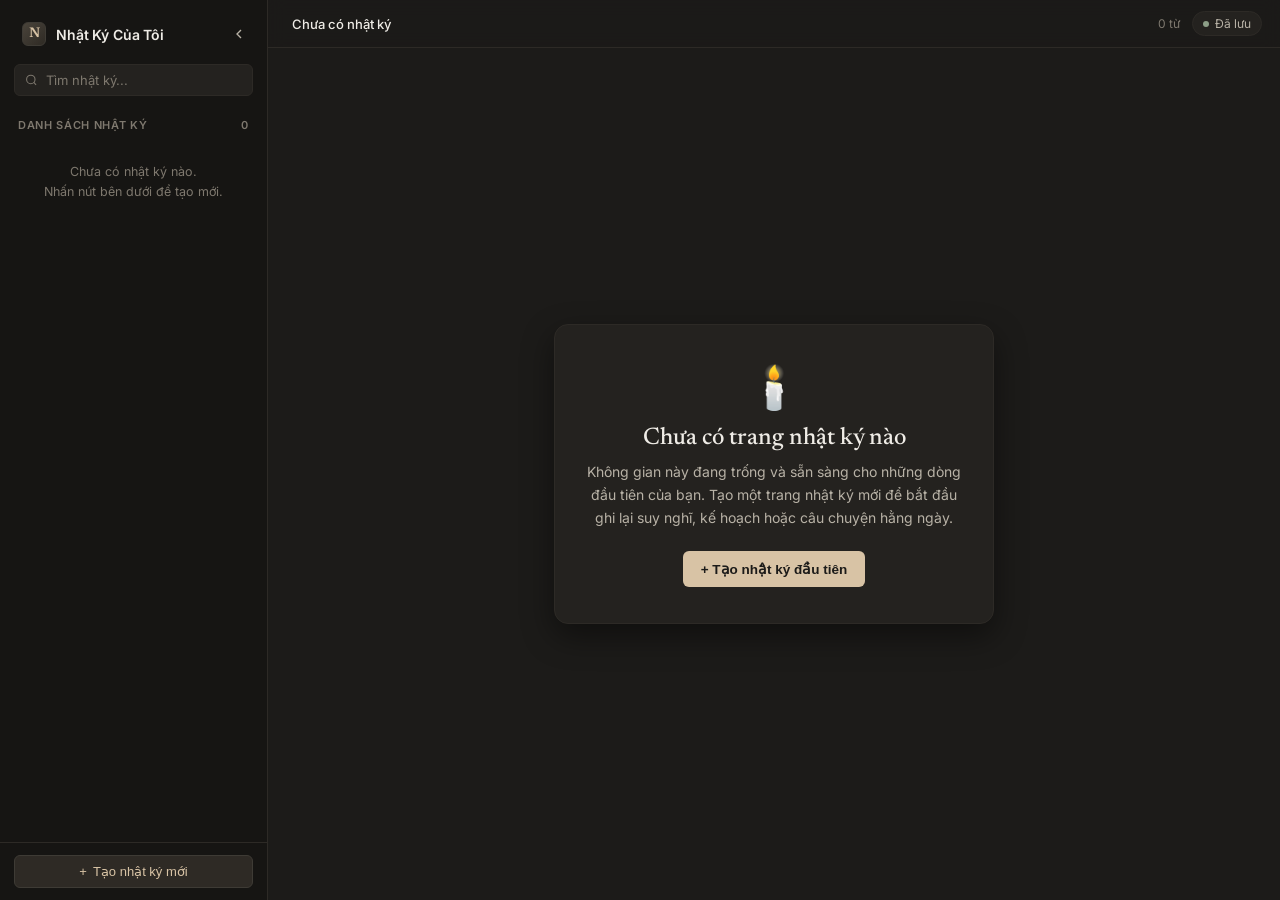
==== index.html @ 2ed03eea "first commit" ====
<!DOCTYPE html>
<html lang="vi">
<head>
  <meta charset="UTF-8" />
  <meta name="viewport" content="width=device-width, initial-scale=1.0" />
  <title>Góc Nhật Ký</title>
  <link rel="preconnect" href="https://fonts.googleapis.com">
  <link rel="preconnect" href="https://fonts.gstatic.com" crossorigin>
  <link href="https://fonts.googleapis.com/css2?family=Inter:wght@400;500;600&family=JetBrains+Mono:wght@400;500&family=Newsreader:ital,opsz,wght@0,6..72,400;0,6..72,500;0,6..72,600;1,6..72,400&display=swap" rel="stylesheet">
  <link rel="stylesheet" href="style.css" />
</head>
<body>

  <!-- SIDEBAR -->
  <aside class="sidebar" id="sidebar">
    <div class="workspace-header">
      <div class="workspace-brand" title="Không gian nhật ký cá nhân">
        <div class="brand-avatar">N</div>
        <span class="brand-title">Nhật Ký Của Tôi</span>
      </div>
      <button class="icon-btn" id="toggleSidebarInner" title="Thu gọn thanh bên">
        <svg width="16" height="16" viewBox="0 0 24 24" fill="none" stroke="currentColor" stroke-width="2">
          <polyline points="15 18 9 12 15 6"></polyline>
        </svg>
      </button>
    </div>

    <div class="sidebar-search">
      <div class="search-input-wrap">
        <svg width="14" height="14" viewBox="0 0 24 24" fill="none" stroke="#7E786E" stroke-width="2">
          <circle cx="11" cy="11" r="8"></circle>
          <line x1="21" y1="21" x2="16.65" y2="16.65"></line>
        </svg>
        <input type="text" id="searchInput" placeholder="Tìm nhật ký..." />
      </div>
    </div>

    <div class="sidebar-section-label">
      <span>Danh sách nhật ký</span>
      <span id="pageCountLabel">0</span>
    </div>

    <div class="page-list" id="pageList"></div>

    <div class="sidebar-footer">
      <button class="new-page-btn" id="createPageBtn">
        <span>+</span> Tạo nhật ký mới
      </button>
    </div>
  </aside>

  <!-- MAIN WORKSPACE -->
  <main class="main-area">
    <header class="topbar">
      <div class="topbar-left">
        <button class="icon-btn" id="openSidebarBtn" title="Mở thanh bên" style="display: none;">
          <svg width="16" height="16" viewBox="0 0 24 24" fill="none" stroke="currentColor" stroke-width="2">
            <line x1="3" y1="12" x2="21" y2="12"></line>
            <line x1="3" y1="6" x2="21" y2="6"></line>
            <line x1="3" y1="18" x2="21" y2="18"></line>
          </svg>
        </button>
        <div class="breadcrumb" id="topbarBreadcrumb">
          <span id="topbarEmoji"></span>
          <span id="topbarTitle">Chưa có nhật ký</span>
        </div>
      </div>

      <div class="topbar-right">
        <span id="wordCount">0 từ</span>
        <div class="status-pill">
          <span class="status-dot"></span>
          <span id="saveStatus">Đã lưu</span>
        </div>
      </div>
    </header>

    <!-- Trạng thái trống khi chưa có nhật ký nào -->
    <div class="empty-state" id="emptyState">
      <div class="empty-card">
        <div class="empty-icon">🕯️</div>
        <h1 class="empty-title">Chưa có trang nhật ký nào</h1>
        <p class="empty-desc">
          Không gian này đang trống và sẵn sàng cho những dòng đầu tiên của bạn. Tạo một trang nhật ký mới để bắt đầu ghi lại suy nghĩ, kế hoạch hoặc câu chuyện hằng ngày.
        </p>
        <button class="empty-create-btn" id="emptyCreateBtn">+ Tạo nhật ký đầu tiên</button>
      </div>
    </div>

    <!-- Khu vực soạn thảo -->
    <div class="editor-scroll" id="editorScroll" style="display: none;">
      <div class="page-cover" id="pageCover">
        <div class="cover-controls">
          <button class="cover-pill-btn" id="changeCoverBtn">Đổi màu bìa ấm</button>
        </div>
      </div>

      <div class="page-container">
        <div class="page-icon-wrapper">
          <button class="page-icon-btn" id="pageIconBtn" title="Đổi biểu tượng">🕯️</button>
          <div class="emoji-popover" id="emojiPopover"></div>
        </div>

        <input type="text" class="page-title-input" id="pageTitleInput" placeholder="Tiêu đề nhật ký..." />

        <div class="page-meta-bar">
          <span class="meta-tag" id="pageTag">Nhật ký</span>
          <span id="pageUpdatedAt">Vừa tạo</span>
          <span>• Gõ <strong>/</strong> để mở menu chèn khối</span>
        </div>

        <div class="blocks-container" id="blocksContainer"></div>

        <div class="add-block-bar">
          <button class="quick-insert-btn" onclick="appendBlock('p')">+ Đoạn văn</button>
          <button class="quick-insert-btn" onclick="appendBlock('h1')">H1 Tiêu đề lớn</button>
          <button class="quick-insert-btn" onclick="appendBlock('h2')">H2 Tiêu đề nhỏ</button>
          <button class="quick-insert-btn" onclick="appendBlock('todo')">☑ Việc cần làm</button>
          <button class="quick-insert-btn" onclick="appendBlock('callout')">💡 Ghi chú nổi bật</button>
          <button class="quick-insert-btn" onclick="appendBlock('quote')">❝ Trích dẫn</button>
          <button class="quick-insert-btn" onclick="appendBlock('code')">&lt;/&gt; Khối mã</button>
          <button class="quick-insert-btn" onclick="appendBlock('divider')">— Đường kẻ</button>
        </div>
      </div>
    </div>
  </main>

  <!-- SLASH COMMAND MENU -->
  <div class="slash-menu" id="slashMenu">
    <div class="slash-menu-header">Chèn khối nội dung</div>
    <button class="slash-item" data-type="p"><span class="slash-badge">T</span> Văn bản thường</button>
    <button class="slash-item" data-type="h1"><span class="slash-badge">H1</span> Tiêu đề lớn</button>
    <button class="slash-item" data-type="h2"><span class="slash-badge">H2</span> Tiêu đề vừa</button>
    <button class="slash-item" data-type="todo"><span class="slash-badge">✓</span> Danh sách việc làm</button>
    <button class="slash-item" data-type="callout"><span class="slash-badge">💡</span> Hộp ghi chú ấm</button>
    <button class="slash-item" data-type="quote"><span class="slash-badge">”</span> Trích dẫn</button>
    <button class="slash-item" data-type="code"><span class="slash-badge">&lt;/&gt;</span> Khối mã lệnh</button>
    <button class="slash-item" data-type="divider"><span class="slash-badge">—</span> Đường phân cách</button>
  </div>

  <script src="script.js"></script>
</body>
</html>
---- style.css ----
:root {
  /* Bảng màu Warm Dark — Không sắc cam */
  --bg-sidebar: #161513;
  --bg-main: #1C1B19;
  --bg-elevated: #24221F;
  --bg-hover: #2A2824;
  --bg-active: #322F2A;
  --bg-callout: #25231F;

  --border-subtle: #2D2A26;
  --border-strong: #3E3B35;

  --text-primary: #EFECE6;
  --text-secondary: #B8B2A6;
  --text-muted: #7E786E;

  /* Điểm nhấn kem cát ấm & hổ phách nhạt */
  --accent-warm: #D8C3A5;
  --accent-warm-soft: rgba(216, 195, 165, 0.12);
  --accent-amber: #C9B08A;
  --accent-sage: #8C9E87;

  --font-sans: 'Inter', -apple-system, BlinkMacSystemFont, sans-serif;
  --font-serif: 'Newsreader', Georgia, serif;
  --font-mono: 'JetBrains Mono', monospace;

  --radius-sm: 6px;
  --radius-md: 10px;
  --radius-lg: 14px;
  --shadow-soft: 0 12px 32px rgba(0, 0, 0, 0.45);
}

* {
  box-sizing: border-box;
  margin: 0;
  padding: 0;
}

body {
  background-color: var(--bg-main);
  color: var(--text-primary);
  font-family: var(--font-sans);
  height: 100vh;
  overflow: hidden;
  display: flex;
  -webkit-font-smoothing: antialiased;
}

/* Custom Scrollbar */
::-webkit-scrollbar {
  width: 6px;
  height: 6px;
}

::-webkit-scrollbar-track {
  background: transparent;
}

::-webkit-scrollbar-thumb {
  background: var(--border-strong);
  border-radius: 99px;
}

::-webkit-scrollbar-thumb:hover {
  background: var(--text-muted);
}

/* ================= SIDEBAR ================= */
.sidebar {
  width: 268px;
  min-width: 268px;
  background-color: var(--bg-sidebar);
  border-right: 1px solid var(--border-subtle);
  display: flex;
  flex-direction: column;
  transition: transform 0.25s ease, width 0.25s ease, min-width 0.25s ease;
  z-index: 20;
}

.sidebar.collapsed {
  width: 0;
  min-width: 0;
  overflow: hidden;
  border-right: none;
}

.workspace-header {
  padding: 16px 14px 12px;
  display: flex;
  align-items: center;
  justify-content: space-between;
}

.workspace-brand {
  display: flex;
  align-items: center;
  gap: 10px;
  padding: 6px 8px;
  border-radius: var(--radius-sm);
  cursor: pointer;
  transition: background 0.15s;
}

.workspace-brand:hover {
  background: var(--bg-hover);
}

.brand-avatar {
  width: 24px;
  height: 24px;
  border-radius: 6px;
  background: linear-gradient(135deg, #4A443B, #2E2A24);
  border: 1px solid var(--border-strong);
  color: var(--accent-warm);
  font-family: var(--font-serif);
  font-weight: 600;
  font-size: 14px;
  display: flex;
  align-items: center;
  justify-content: center;
}

.brand-title {
  font-size: 14px;
  font-weight: 600;
  color: var(--text-primary);
  letter-spacing: -0.01em;
}

.icon-btn {
  background: transparent;
  border: none;
  color: var(--text-secondary);
  width: 28px;
  height: 28px;
  border-radius: var(--radius-sm);
  display: flex;
  align-items: center;
  justify-content: center;
  cursor: pointer;
  transition: all 0.15s;
}

.icon-btn:hover {
  background: var(--bg-hover);
  color: var(--text-primary);
}

/* Search box */
.sidebar-search {
  padding: 0 14px 12px;
}

.search-input-wrap {
  display: flex;
  align-items: center;
  gap: 8px;
  background: var(--bg-elevated);
  border: 1px solid var(--border-subtle);
  border-radius: var(--radius-sm);
  padding: 7px 10px;
  transition: border-color 0.15s;
}

.search-input-wrap:focus-within {
  border-color: var(--accent-warm);
}

.search-input-wrap input {
  background: transparent;
  border: none;
  outline: none;
  color: var(--text-primary);
  font-size: 13px;
  width: 100%;
  font-family: var(--font-sans);
}

.search-input-wrap input::placeholder {
  color: var(--text-muted);
}

/* Sidebar Section */
.sidebar-section-label {
  padding: 10px 18px 6px;
  font-size: 11px;
  font-weight: 600;
  text-transform: uppercase;
  letter-spacing: 0.06em;
  color: var(--text-muted);
  display: flex;
  align-items: center;
  justify-content: space-between;
}

.page-list {
  flex: 1;
  overflow-y: auto;
  padding: 0 10px;
  display: flex;
  flex-direction: column;
  gap: 2px;
}

.sidebar-empty-hint {
  padding: 24px 12px;
  text-align: center;
  font-size: 12.5px;
  color: var(--text-muted);
  line-height: 1.6;
}

.page-item {
  display: flex;
  align-items: center;
  justify-content: space-between;
  padding: 7px 10px;
  border-radius: var(--radius-sm);
  cursor: pointer;
  color: var(--text-secondary);
  font-size: 13.5px;
  transition: all 0.15s;
  user-select: none;
}

.page-item:hover {
  background: var(--bg-hover);
  color: var(--text-primary);
}

.page-item.active {
  background: var(--bg-active);
  color: var(--text-primary);
  font-weight: 500;
}

.page-item-left {
  display: flex;
  align-items: center;
  gap: 9px;
  overflow: hidden;
}

.page-item-title {
  white-space: nowrap;
  overflow: hidden;
  text-overflow: ellipsis;
}

.delete-page-btn {
  opacity: 0;
  background: transparent;
  border: none;
  color: var(--text-muted);
  font-size: 14px;
  padding: 2px 5px;
  border-radius: 4px;
  cursor: pointer;
}

.page-item:hover .delete-page-btn {
  opacity: 1;
}

.delete-page-btn:hover {
  color: var(--text-primary);
  background: var(--bg-hover);
}

.sidebar-footer {
  padding: 12px 14px;
  border-top: 1px solid var(--border-subtle);
  display: flex;
  flex-direction: column;
  gap: 8px;
}

.new-page-btn {
  width: 100%;
  padding: 8px 12px;
  border-radius: var(--radius-sm);
  background: var(--accent-warm-soft);
  border: 1px solid var(--border-strong);
  color: var(--accent-warm);
  font-size: 13px;
  font-weight: 500;
  display: flex;
  align-items: center;
  justify-content: center;
  gap: 6px;
  cursor: pointer;
  transition: all 0.15s;
}

.new-page-btn:hover {
  background: var(--bg-active);
  color: var(--text-primary);
}

/* ================= MAIN WORKSPACE ================= */
.main-area {
  flex: 1;
  display: flex;
  flex-direction: column;
  height: 100vh;
  overflow: hidden;
  position: relative;
}

/* Top Bar */
.topbar {
  height: 48px;
  min-height: 48px;
  padding: 0 18px;
  display: flex;
  align-items: center;
  justify-content: space-between;
  border-bottom: 1px solid var(--border-subtle);
  background: rgba(28, 27, 25, 0.85);
  backdrop-filter: blur(8px);
  z-index: 10;
}

.topbar-left {
  display: flex;
  align-items: center;
  gap: 10px;
  font-size: 13px;
  color: var(--text-secondary);
}

.breadcrumb {
  display: flex;
  align-items: center;
  gap: 6px;
  color: var(--text-primary);
  font-weight: 500;
}

.topbar-right {
  display: flex;
  align-items: center;
  gap: 12px;
  font-size: 12px;
  color: var(--text-muted);
}

.status-pill {
  display: flex;
  align-items: center;
  gap: 6px;
  padding: 4px 10px;
  border-radius: 99px;
  background: var(--bg-elevated);
  border: 1px solid var(--border-subtle);
  color: var(--text-secondary);
}

.status-dot {
  width: 6px;
  height: 6px;
  border-radius: 50%;
  background: var(--accent-sage);
}

/* Empty State */
.empty-state {
  flex: 1;
  display: flex;
  align-items: center;
  justify-content: center;
  padding: 24px;
}

.empty-card {
  max-width: 440px;
  text-align: center;
  background: var(--bg-elevated);
  border: 1px solid var(--border-subtle);
  border-radius: var(--radius-lg);
  padding: 36px 28px;
  box-shadow: var(--shadow-soft);
}

.empty-icon {
  font-size: 42px;
  margin-bottom: 14px;
}

.empty-title {
  font-family: var(--font-serif);
  font-size: 24px;
  font-weight: 500;
  color: var(--text-primary);
  margin-bottom: 10px;
}

.empty-desc {
  font-size: 14px;
  line-height: 1.65;
  color: var(--text-secondary);
  margin-bottom: 22px;
}

.empty-create-btn {
  background: var(--accent-warm);
  color: #1C1B19;
  border: none;
  border-radius: var(--radius-sm);
  padding: 10px 18px;
  font-size: 13.5px;
  font-weight: 600;
  cursor: pointer;
  transition: opacity 0.15s, transform 0.15s;
}

.empty-create-btn:hover {
  opacity: 0.92;
  transform: translateY(-1px);
}

/* Editor Scroll Container */
.editor-scroll {
  flex: 1;
  overflow-y: auto;
  padding-bottom: 140px;
}

/* Page Cover Banner */
.page-cover {
  height: 148px;
  width: 100%;
  position: relative;
  transition: background 0.3s ease;
}

.cover-controls {
  position: absolute;
  bottom: 12px;
  right: 24px;
  display: flex;
  gap: 6px;
  opacity: 0;
  transition: opacity 0.2s;
}

.page-cover:hover .cover-controls {
  opacity: 1;
}

.cover-pill-btn {
  background: rgba(22, 21, 19, 0.78);
  backdrop-filter: blur(6px);
  border: 1px solid var(--border-strong);
  color: var(--text-primary);
  font-size: 11.5px;
  padding: 5px 10px;
  border-radius: var(--radius-sm);
  cursor: pointer;
  transition: all 0.15s;
}

.cover-pill-btn:hover {
  border-color: var(--accent-warm);
  color: var(--accent-warm);
}

/* Page Content Container */
.page-container {
  max-width: 740px;
  margin: 0 auto;
  padding: 0 36px;
  position: relative;
}

.page-icon-wrapper {
  margin-top: -36px;
  margin-bottom: 14px;
  display: inline-block;
  position: relative;
}

.page-icon-btn {
  font-size: 54px;
  line-height: 1;
  background: var(--bg-main);
  border: 1px solid var(--border-subtle);
  border-radius: var(--radius-lg);
  padding: 8px 12px;
  cursor: pointer;
  transition: transform 0.15s, border-color 0.15s;
  box-shadow: 0 6px 20px rgba(0, 0, 0, 0.3);
}

.page-icon-btn:hover {
  transform: translateY(-2px);
  border-color: var(--accent-warm);
}

.emoji-popover {
  position: absolute;
  top: 76px;
  left: 0;
  background: var(--bg-elevated);
  border: 1px solid var(--border-strong);
  border-radius: var(--radius-md);
  padding: 10px;
  display: none;
  grid-template-columns: repeat(6, 1fr);
  gap: 6px;
  box-shadow: var(--shadow-soft);
  z-index: 50;
}

.emoji-popover.open {
  display: grid;
}

.emoji-option {
  font-size: 20px;
  padding: 6px;
  border-radius: var(--radius-sm);
  border: none;
  background: transparent;
  cursor: pointer;
  transition: background 0.15s;
}

.emoji-option:hover {
  background: var(--bg-hover);
}

/* Page Title */
.page-title-input {
  width: 100%;
  background: transparent;
  border: none;
  outline: none;
  font-family: var(--font-serif);
  font-size: 38px;
  font-weight: 500;
  line-height: 1.2;
  color: var(--text-primary);
  letter-spacing: -0.02em;
  margin-bottom: 10px;
}

.page-title-input::placeholder {
  color: var(--text-muted);
}

.page-meta-bar {
  display: flex;
  align-items: center;
  gap: 16px;
  padding-bottom: 20px;
  margin-bottom: 24px;
  border-bottom: 1px solid var(--border-subtle);
  font-size: 12.5px;
  color: var(--text-muted);
}

.meta-tag {
  background: var(--accent-warm-soft);
  color: var(--accent-warm);
  padding: 2px 8px;
  border-radius: 4px;
  font-weight: 500;
}

/* ================= BLOCKS ================= */
.blocks-container {
  display: flex;
  flex-direction: column;
  gap: 6px;
}

.block-row {
  display: flex;
  align-items: flex-start;
  gap: 8px;
  position: relative;
  border-radius: var(--radius-sm);
  padding: 3px 4px;
  transition: background 0.12s;
}

.block-row:hover {
  background: rgba(255, 255, 255, 0.015);
}

.block-actions {
  display: flex;
  align-items: center;
  gap: 2px;
  opacity: 0;
  transition: opacity 0.15s;
  margin-top: 3px;
  user-select: none;
}

.block-row:hover .block-actions {
  opacity: 1;
}

.block-action-btn {
  background: transparent;
  border: none;
  color: var(--text-muted);
  width: 20px;
  height: 20px;
  border-radius: 4px;
  cursor: pointer;
  font-size: 12px;
  display: flex;
  align-items: center;
  justify-content: center;
}

.block-action-btn:hover {
  background: var(--bg-hover);
  color: var(--text-primary);
}

.block-content {
  flex: 1;
  outline: none;
  line-height: 1.68;
  font-size: 15.5px;
  color: var(--text-primary);
  min-height: 26px;
  word-break: break-word;
}

.block-content:empty::before {
  content: attr(data-placeholder);
  color: var(--text-muted);
  pointer-events: none;
}

/* Block Variants */
.block-h1 .block-content {
  font-family: var(--font-serif);
  font-size: 26px;
  font-weight: 500;
  line-height: 1.3;
  margin-top: 14px;
  margin-bottom: 4px;
  color: #F7F4EE;
}

.block-h2 .block-content {
  font-family: var(--font-serif);
  font-size: 20px;
  font-weight: 500;
  line-height: 1.35;
  margin-top: 10px;
  color: var(--accent-amber);
}

.block-todo {
  align-items: center;
}

.todo-checkbox {
  appearance: none;
  width: 17px;
  height: 17px;
  min-width: 17px;
  border: 1.5px solid var(--border-strong);
  border-radius: 5px;
  background: var(--bg-elevated);
  cursor: pointer;
  display: flex;
  align-items: center;
  justify-content: center;
  transition: all 0.15s;
  margin-top: 2px;
}

.todo-checkbox:hover {
  border-color: var(--accent-warm);
}

.todo-checkbox:checked {
  background: var(--accent-warm);
  border-color: var(--accent-warm);
}

.todo-checkbox:checked::after {
  content: '✓';
  color: #1C1B19;
  font-size: 11px;
  font-weight: 700;
}

.block-todo.checked .block-content {
  text-decoration: line-through;
  color: var(--text-muted);
}

.block-quote .block-content {
  border-left: 3px solid var(--accent-warm);
  padding: 4px 0 4px 16px;
  font-family: var(--font-serif);
  font-style: italic;
  font-size: 17px;
  color: var(--text-secondary);
}

.block-callout {
  background: var(--bg-callout);
  border: 1px solid var(--border-subtle);
  border-left: 3px solid var(--accent-amber);
  border-radius: var(--radius-md);
  padding: 12px 14px;
  margin: 6px 0;
}

.callout-icon {
  font-size: 18px;
  margin-top: 1px;
}

.block-code .block-content {
  font-family: var(--font-mono);
  font-size: 13.5px;
  background: #141311;
  border: 1px solid var(--border-subtle);
  border-radius: var(--radius-md);
  padding: 14px 16px;
  color: #D8C3A5;
  white-space: pre-wrap;
}

.block-divider {
  padding: 12px 0;
}

.divider-line {
  flex: 1;
  height: 1px;
  background: var(--border-subtle);
}

/* Quick Add Bar at bottom */
.add-block-bar {
  margin-top: 24px;
  display: flex;
  flex-wrap: wrap;
  gap: 8px;
  padding-top: 16px;
  border-top: 1px dashed var(--border-subtle);
}

.quick-insert-btn {
  background: var(--bg-elevated);
  border: 1px solid var(--border-subtle);
  color: var(--text-secondary);
  font-size: 12.5px;
  padding: 6px 11px;
  border-radius: var(--radius-sm);
  cursor: pointer;
  display: flex;
  align-items: center;
  gap: 6px;
  transition: all 0.15s;
}

.quick-insert-btn:hover {
  border-color: var(--accent-warm);
  color: var(--text-primary);
  background: var(--bg-hover);
}

/* Slash Command Floating Menu */
.slash-menu {
  position: fixed;
  width: 240px;
  background: var(--bg-elevated);
  border: 1px solid var(--border-strong);
  border-radius: var(--radius-md);
  box-shadow: var(--shadow-soft);
  padding: 6px;
  display: none;
  flex-direction: column;
  gap: 2px;
  z-index: 100;
}

.slash-menu.open {
  display: flex;
}

.slash-menu-header {
  font-size: 11px;
  color: var(--text-muted);
  padding: 4px 8px;
  font-weight: 600;
  text-transform: uppercase;
  letter-spacing: 0.04em;
}

.slash-item {
  display: flex;
  align-items: center;
  gap: 10px;
  padding: 7px 8px;
  border-radius: var(--radius-sm);
  background: transparent;
  border: none;
  color: var(--text-primary);
  font-size: 13px;
  text-align: left;
  cursor: pointer;
  transition: background 0.12s;
}

.slash-item:hover {
  background: var(--bg-active);
}

.slash-badge {
  width: 24px;
  height: 24px;
  border-radius: 5px;
  background: var(--bg-main);
  border: 1px solid var(--border-subtle);
  display: flex;
  align-items: center;
  justify-content: center;
  font-size: 12px;
  color: var(--accent-warm);
  font-weight: 600;
}

@media (max-width: 768px) {
  .sidebar {
    position: fixed;
    height: 100vh;
    left: 0;
    top: 0;
  }

  .page-container {
    padding: 0 20px;
  }

  .page-title-input {
    font-size: 28px;
  }
}
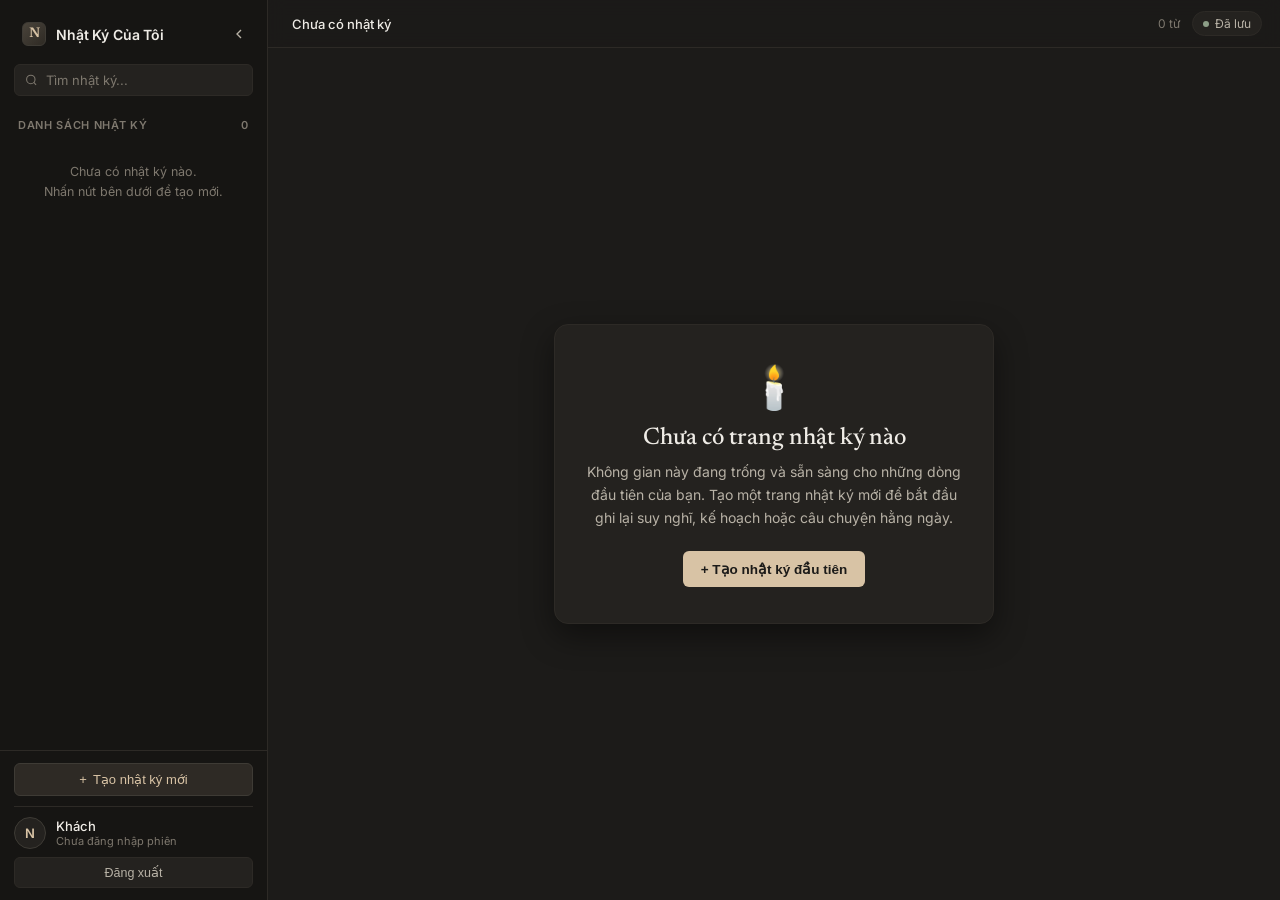
==== commit 88428f22: "Add logout button and update auth flow" ====
--- a/index.html
+++ b/index.html
@@ -8,10 +8,9 @@
   <link rel="preconnect" href="https://fonts.gstatic.com" crossorigin>
   <link href="https://fonts.googleapis.com/css2?family=Inter:wght@400;500;600&family=JetBrains+Mono:wght@400;500&family=Newsreader:ital,opsz,wght@0,6..72,400;0,6..72,500;0,6..72,600;1,6..72,400&display=swap" rel="stylesheet">
   <link rel="stylesheet" href="style.css" />
+  <link rel="icon" type="image/svg+xml" href="favicon.svg" />
 </head>
 <body>
-
-  <!-- SIDEBAR -->
   <aside class="sidebar" id="sidebar">
     <div class="workspace-header">
       <div class="workspace-brand" title="Không gian nhật ký cá nhân">
@@ -43,9 +42,21 @@
     <div class="page-list" id="pageList"></div>
 
     <div class="sidebar-footer">
-      <button class="new-page-btn" id="createPageBtn">
+      <button class="new-page-btn" id="createPageBtn" type="button">
         <span>+</span> Tạo nhật ký mới
       </button>
+      <div class="user-account-box" id="userAccountBox">
+        <div class="user-profile-row">
+          <div class="user-avatar" id="userAvatar">N</div>
+          <div class="user-meta">
+            <div class="user-name" id="currentUserName">Người dùng</div>
+            <div class="user-email" id="currentUserEmail">Tài khoản cá nhân</div>
+          </div>
+        </div>
+        <button class="logout-btn" id="logoutBtn" type="button" title="Đăng xuất khỏi tài khoản">
+          Đăng xuất
+        </button>
+      </div>
     </div>
   </aside>
 
@@ -83,7 +94,7 @@
         <p class="empty-desc">
           Không gian này đang trống và sẵn sàng cho những dòng đầu tiên của bạn. Tạo một trang nhật ký mới để bắt đầu ghi lại suy nghĩ, kế hoạch hoặc câu chuyện hằng ngày.
         </p>
-        <button class="empty-create-btn" id="emptyCreateBtn">+ Tạo nhật ký đầu tiên</button>
+        <button class="empty-create-btn" id="emptyCreateBtn" type="button">+ Tạo nhật ký đầu tiên</button>
       </div>
     </div>
 
@@ -91,13 +102,14 @@
     <div class="editor-scroll" id="editorScroll" style="display: none;">
       <div class="page-cover" id="pageCover">
         <div class="cover-controls">
-          <button class="cover-pill-btn" id="changeCoverBtn">Đổi màu bìa ấm</button>
+          <button class="cover-pill-btn" id="changeCoverBtn" type="button">Thay đổi ảnh bìa</button>
+          <input type="file" id="coverImageInput" accept="image/*" hidden />
         </div>
       </div>
 
       <div class="page-container">
         <div class="page-icon-wrapper">
-          <button class="page-icon-btn" id="pageIconBtn" title="Đổi biểu tượng">🕯️</button>
+          <button class="page-icon-btn" id="pageIconBtn" title="Đổi biểu tượng" type="button">🕯️</button>
           <div class="emoji-popover" id="emojiPopover"></div>
         </div>
 
@@ -112,14 +124,14 @@
         <div class="blocks-container" id="blocksContainer"></div>
 
         <div class="add-block-bar">
-          <button class="quick-insert-btn" onclick="appendBlock('p')">+ Đoạn văn</button>
-          <button class="quick-insert-btn" onclick="appendBlock('h1')">H1 Tiêu đề lớn</button>
-          <button class="quick-insert-btn" onclick="appendBlock('h2')">H2 Tiêu đề nhỏ</button>
-          <button class="quick-insert-btn" onclick="appendBlock('todo')">☑ Việc cần làm</button>
-          <button class="quick-insert-btn" onclick="appendBlock('callout')">💡 Ghi chú nổi bật</button>
-          <button class="quick-insert-btn" onclick="appendBlock('quote')">❝ Trích dẫn</button>
-          <button class="quick-insert-btn" onclick="appendBlock('code')">&lt;/&gt; Khối mã</button>
-          <button class="quick-insert-btn" onclick="appendBlock('divider')">— Đường kẻ</button>
+          <button class="quick-insert-btn" type="button" onclick="appendBlock('p')">+ Đoạn văn</button>
+          <button class="quick-insert-btn" type="button" onclick="appendBlock('h1')">H1 Tiêu đề lớn</button>
+          <button class="quick-insert-btn" type="button" onclick="appendBlock('h2')">H2 Tiêu đề nhỏ</button>
+          <button class="quick-insert-btn" type="button" onclick="appendBlock('todo')">☑ Việc cần làm</button>
+          <button class="quick-insert-btn" type="button" onclick="appendBlock('callout')">💡 Ghi chú nổi bật</button>
+          <button class="quick-insert-btn" type="button" onclick="appendBlock('quote')">❝ Trích dẫn</button>
+          <button class="quick-insert-btn" type="button" onclick="appendBlock('code')">&lt;/&gt; Khối mã</button>
+          <button class="quick-insert-btn" type="button" onclick="appendBlock('divider')">— Đường kẻ</button>
         </div>
       </div>
     </div>
@@ -128,14 +140,14 @@
   <!-- SLASH COMMAND MENU -->
   <div class="slash-menu" id="slashMenu">
     <div class="slash-menu-header">Chèn khối nội dung</div>
-    <button class="slash-item" data-type="p"><span class="slash-badge">T</span> Văn bản thường</button>
-    <button class="slash-item" data-type="h1"><span class="slash-badge">H1</span> Tiêu đề lớn</button>
-    <button class="slash-item" data-type="h2"><span class="slash-badge">H2</span> Tiêu đề vừa</button>
-    <button class="slash-item" data-type="todo"><span class="slash-badge">✓</span> Danh sách việc làm</button>
-    <button class="slash-item" data-type="callout"><span class="slash-badge">💡</span> Hộp ghi chú ấm</button>
-    <button class="slash-item" data-type="quote"><span class="slash-badge">”</span> Trích dẫn</button>
-    <button class="slash-item" data-type="code"><span class="slash-badge">&lt;/&gt;</span> Khối mã lệnh</button>
-    <button class="slash-item" data-type="divider"><span class="slash-badge">—</span> Đường phân cách</button>
+    <button class="slash-item" type="button" data-type="p"><span class="slash-badge">T</span> Văn bản thường</button>
+    <button class="slash-item" type="button" data-type="h1"><span class="slash-badge">H1</span> Tiêu đề lớn</button>
+    <button class="slash-item" type="button" data-type="h2"><span class="slash-badge">H2</span> Tiêu đề vừa</button>
+    <button class="slash-item" type="button" data-type="todo"><span class="slash-badge">✓</span> Danh sách việc làm</button>
+    <button class="slash-item" type="button" data-type="callout"><span class="slash-badge">💡</span> Hộp ghi chú ấm</button>
+    <button class="slash-item" type="button" data-type="quote"><span class="slash-badge">”</span> Trích dẫn</button>
+    <button class="slash-item" type="button" data-type="code"><span class="slash-badge">&lt;/&gt;</span> Khối mã lệnh</button>
+    <button class="slash-item" type="button" data-type="divider"><span class="slash-badge">—</span> Đường phân cách</button>
   </div>
 
   <script src="script.js"></script>
--- a/style.css
+++ b/style.css
@@ -247,6 +247,15 @@
   text-overflow: ellipsis;
 }
 
+.page-item-actions {
+  display: flex;
+  align-items: center;
+  gap: 2px;
+  margin-left: 6px;
+  flex-shrink: 0;
+}
+
+.rename-page-btn,
 .delete-page-btn {
   opacity: 0;
   background: transparent;
@@ -258,13 +267,28 @@
   cursor: pointer;
 }
 
+.page-item:hover .rename-page-btn,
 .page-item:hover .delete-page-btn {
   opacity: 1;
 }
 
+.rename-page-btn:hover,
 .delete-page-btn:hover {
   color: var(--text-primary);
   background: var(--bg-hover);
+}
+
+.rename-page-input {
+  width: 150px;
+  min-width: 0;
+  background: var(--bg-main);
+  border: 1px solid var(--accent-warm);
+  border-radius: 4px;
+  outline: none;
+  color: var(--text-primary);
+  font-family: var(--font-sans);
+  font-size: 13.5px;
+  padding: 3px 6px;
 }
 
 .sidebar-footer {
@@ -272,7 +296,7 @@
   border-top: 1px solid var(--border-subtle);
   display: flex;
   flex-direction: column;
-  gap: 8px;
+  gap: 10px;
 }
 
 .new-page-btn {
@@ -294,6 +318,84 @@
 
 .new-page-btn:hover {
   background: var(--bg-active);
+  color: var(--text-primary);
+}
+
+.user-account-box {
+  padding-top: 10px;
+  border-top: 1px solid var(--border-subtle);
+  display: flex;
+  flex-direction: column;
+  gap: 8px;
+}
+
+.user-profile-row {
+  display: flex;
+  align-items: center;
+  gap: 10px;
+  min-width: 0;
+}
+
+.user-avatar {
+  width: 32px;
+  height: 32px;
+  border-radius: 50%;
+  background: var(--bg-elevated);
+  border: 1px solid var(--border-strong);
+  color: var(--accent-warm);
+  font-size: 13px;
+  font-weight: 600;
+  display: flex;
+  align-items: center;
+  justify-content: center;
+  flex-shrink: 0;
+  overflow: hidden;
+}
+
+.user-avatar img {
+  width: 100%;
+  height: 100%;
+  object-fit: cover;
+}
+
+.user-meta {
+  min-width: 0;
+  flex: 1;
+}
+
+.user-name {
+  font-size: 13px;
+  font-weight: 500;
+  color: var(--text-primary);
+  white-space: nowrap;
+  overflow: hidden;
+  text-overflow: ellipsis;
+}
+
+.user-email {
+  font-size: 11px;
+  color: var(--text-muted);
+  white-space: nowrap;
+  overflow: hidden;
+  text-overflow: ellipsis;
+}
+
+.logout-btn {
+  width: 100%;
+  padding: 7px 10px;
+  border-radius: var(--radius-sm);
+  border: 1px solid var(--border-subtle);
+  background: var(--bg-elevated);
+  color: var(--text-secondary);
+  font-size: 12.5px;
+  font-weight: 500;
+  cursor: pointer;
+  transition: all 0.15s;
+}
+
+.logout-btn:hover {
+  background: var(--bg-hover);
+  border-color: var(--border-strong);
   color: var(--text-primary);
 }
 
@@ -431,6 +533,9 @@
   height: 148px;
   width: 100%;
   position: relative;
+  background-position: center;
+  background-size: cover;
+  background-repeat: no-repeat;
   transition: background 0.3s ease;
 }
 
@@ -842,6 +947,11 @@
     top: 0;
   }
 
+  .cover-controls {
+    opacity: 1;
+    right: 12px;
+  }
+
   .page-container {
     padding: 0 20px;
   }
